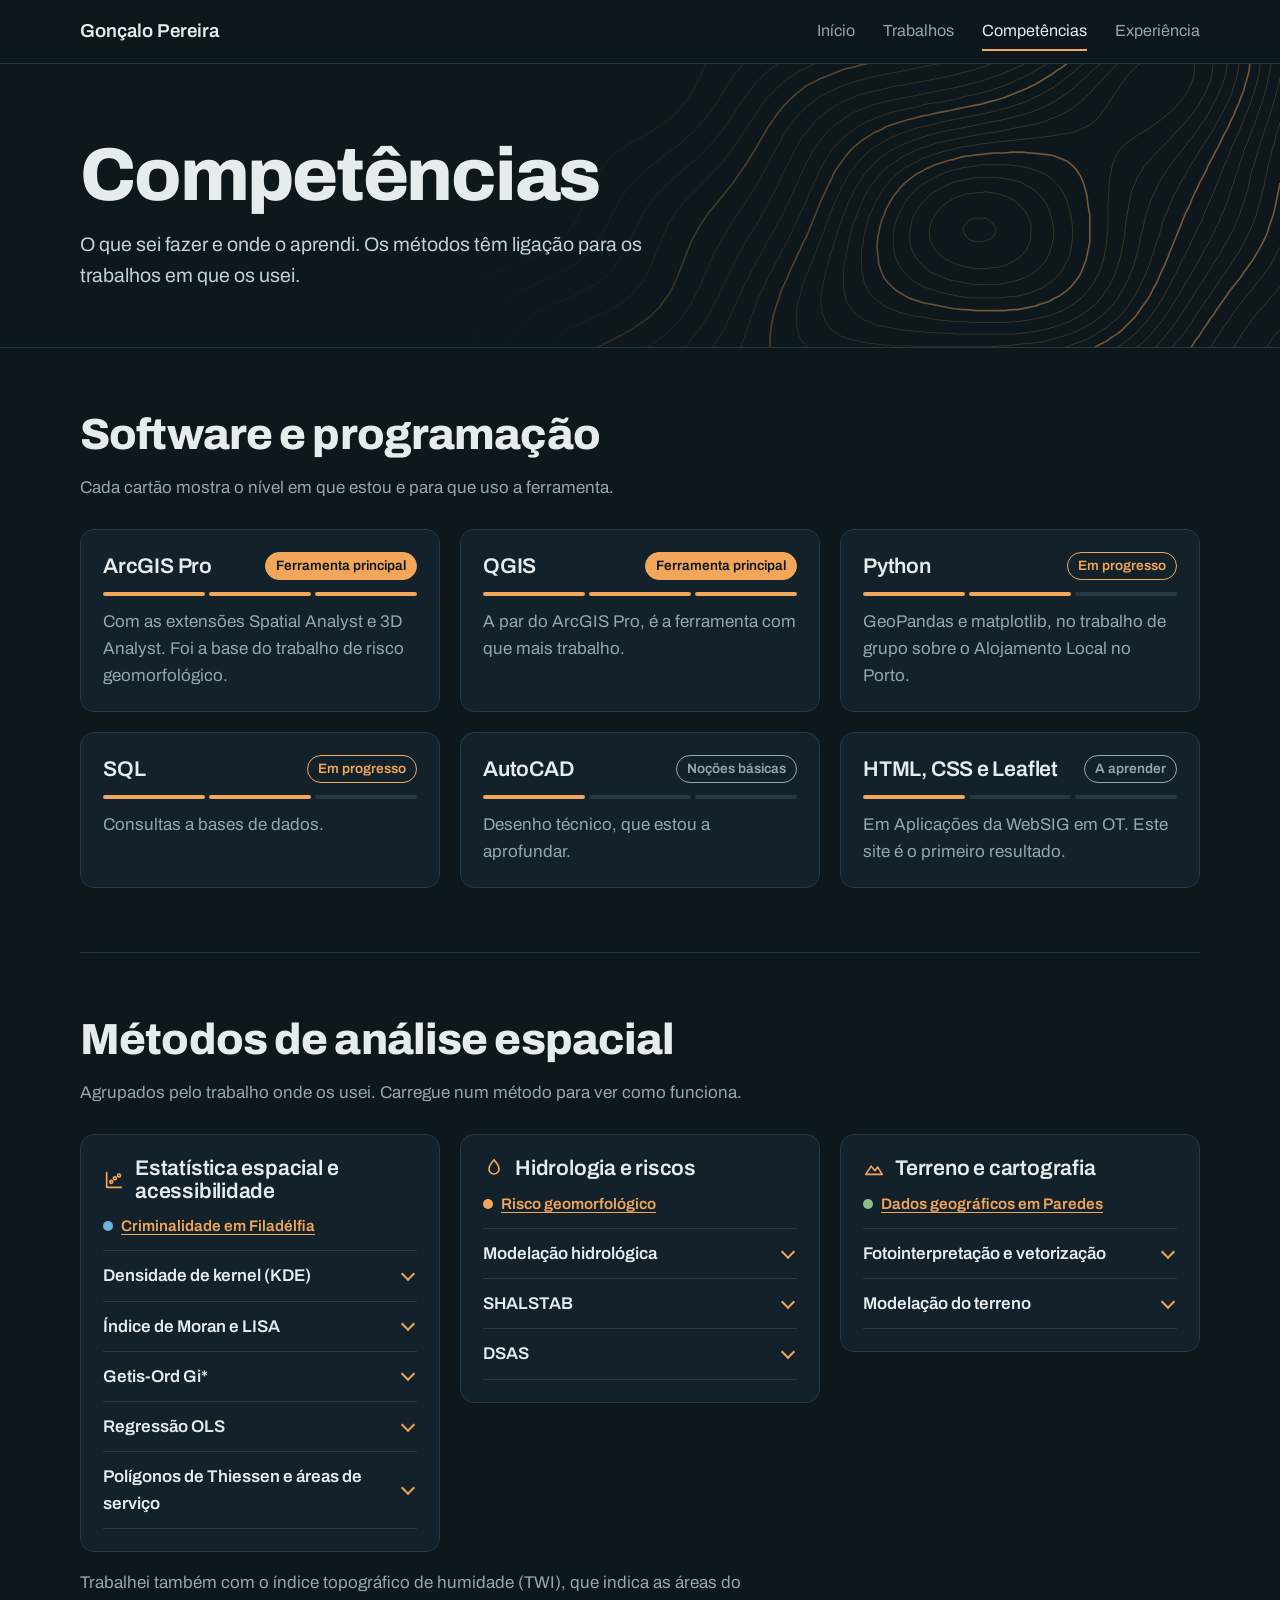
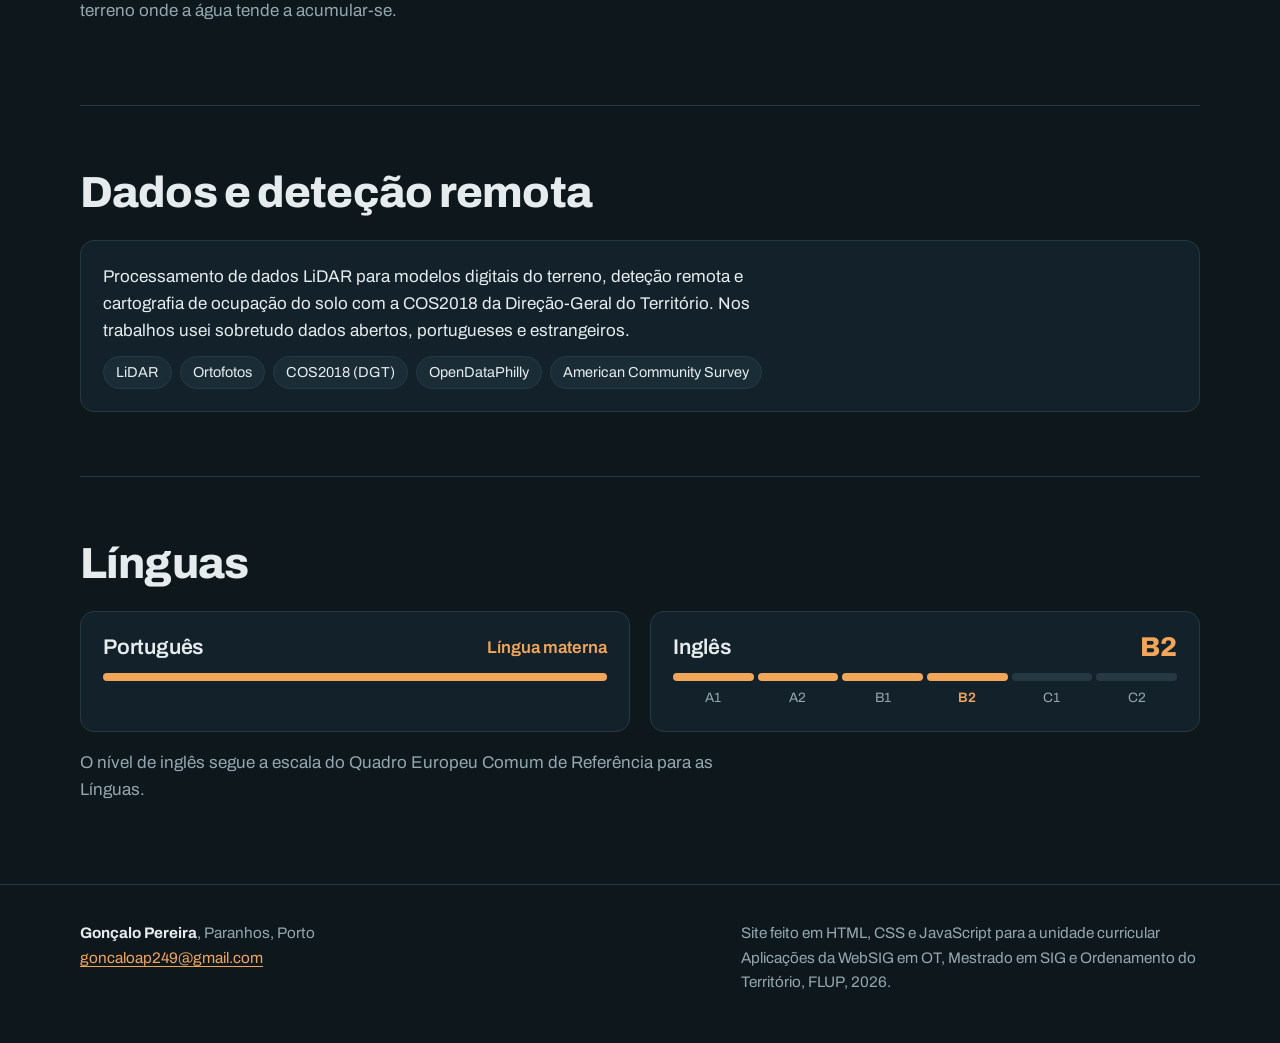
==== competencias.html @ d924a269 "Add files via upload" ====
<!DOCTYPE html>
<html lang="pt-PT">
<head>
  <meta charset="utf-8">
  <meta name="viewport" content="width=device-width, initial-scale=1">
  <title>Competências | Gonçalo Pereira</title>
  <meta name="description" content="Competências de Gonçalo Pereira em SIG: software, programação, métodos de análise espacial, dados e línguas.">
  <link rel="icon" href="imagens/favicon.svg" type="image/svg+xml">
  <link rel="preconnect" href="https://fonts.googleapis.com">
  <link rel="preconnect" href="https://fonts.gstatic.com" crossorigin>
  <link rel="stylesheet" href="https://fonts.googleapis.com/css2?family=Archivo:wght@400;600;800&amp;display=swap">
  <link rel="stylesheet" href="css/estilo.css">
</head>
<body>
  <a class="saltar" href="#conteudo">Saltar para o conteúdo</a>

  <!-- Barra do topo e menu: iguais em todas as páginas -->
  <header class="barra">
    <div class="contentor">
      <a class="marca" href="index.html">Gonçalo Pereira</a>
      <nav aria-label="Páginas do site">
        <ul class="menu">
          <li><a href="index.html">Início</a></li>
          <li><a href="trabalhos.html">Trabalhos</a></li>
          <li><a href="competencias.html" aria-current="page">Competências</a></li>
          <li><a href="experiencia.html">Experiência</a></li>
        </ul>
      </nav>
    </div>
  </header>

  <main id="conteudo">
    <header class="cabecalho-pagina">
      <div class="contentor">
        <h1>Competências</h1>
        <p class="introducao">O que sei fazer e onde o aprendi. Os métodos têm ligação para os trabalhos em que os usei.</p>
      </div>
    </header>

    <div class="contentor seccoes">
      <!-- Software: um cartão por ferramenta, com o nível -->
      <section aria-labelledby="titulo-software">
        <h2 id="titulo-software">Software e programação</h2>
        <p class="nota">Cada cartão mostra o nível em que estou e para que uso a ferramenta.</p>
        <ul class="cartoes">
          <li class="cartao">
            <div class="cartao-topo">
              <h3>ArcGIS Pro</h3>
              <span class="nivel nivel-3">Ferramenta principal</span>
            </div>
            <span class="tracos tracos-3" aria-hidden="true"><span></span><span></span><span></span></span>
            <p class="cartao-texto">Com as extensões Spatial Analyst e 3D Analyst. Foi a base do trabalho de risco geomorfológico.</p>
          </li>
          <li class="cartao">
            <div class="cartao-topo">
              <h3>QGIS</h3>
              <span class="nivel nivel-3">Ferramenta principal</span>
            </div>
            <span class="tracos tracos-3" aria-hidden="true"><span></span><span></span><span></span></span>
            <p class="cartao-texto">A par do ArcGIS Pro, é a ferramenta com que mais trabalho.</p>
          </li>
          <li class="cartao">
            <div class="cartao-topo">
              <h3>Python</h3>
              <span class="nivel nivel-2">Em progresso</span>
            </div>
            <span class="tracos tracos-2" aria-hidden="true"><span></span><span></span><span></span></span>
            <p class="cartao-texto">GeoPandas e matplotlib, no trabalho de grupo sobre o Alojamento Local no Porto.</p>
          </li>
          <li class="cartao">
            <div class="cartao-topo">
              <h3>SQL</h3>
              <span class="nivel nivel-2">Em progresso</span>
            </div>
            <span class="tracos tracos-2" aria-hidden="true"><span></span><span></span><span></span></span>
            <p class="cartao-texto">Consultas a bases de dados.</p>
          </li>
          <li class="cartao">
            <div class="cartao-topo">
              <h3>AutoCAD</h3>
              <span class="nivel">Noções básicas</span>
            </div>
            <span class="tracos tracos-1" aria-hidden="true"><span></span><span></span><span></span></span>
            <p class="cartao-texto">Desenho técnico, que estou a aprofundar.</p>
          </li>
          <li class="cartao">
            <div class="cartao-topo">
              <h3>HTML, CSS e Leaflet</h3>
              <span class="nivel">A aprender</span>
            </div>
            <span class="tracos tracos-1" aria-hidden="true"><span></span><span></span><span></span></span>
            <p class="cartao-texto">Em Aplicações da WebSIG em OT. Este site é o primeiro resultado.</p>
          </li>
        </ul>
      </section>

      <!-- Métodos: um cartão por trabalho; cada método abre (details) e explica como funciona -->
      <section aria-labelledby="titulo-metodos">
        <h2 id="titulo-metodos">Métodos de análise espacial</h2>
        <p class="nota">Agrupados pelo trabalho onde os usei. Carregue num método para ver como funciona.</p>
        <ul class="cartoes familias">
          <li class="cartao familia">
            <div class="familia-topo">
              <svg class="icone" viewBox="0 0 24 24" aria-hidden="true"><path d="M4 4v16h16"/><circle cx="9" cy="14" r="1.6"/><circle cx="13" cy="10" r="1.6"/><circle cx="17.5" cy="7" r="1.6"/></svg>
              <h3>Estatística espacial e acessibilidade</h3>
            </div>
            <a class="trabalho tema-crime" href="trabalhos.html#criminalidade">Criminalidade em Filadélfia</a>
            <div class="metodos">
              <details class="metodo">
                <summary>Densidade de kernel (KDE)</summary>
                <p>Cada ocorrência espalha o seu peso por uma vizinhança, com um raio escolhido, e a soma dá uma superfície contínua de intensidade, que não depende dos limites das unidades administrativas.</p>
              </details>
              <details class="metodo">
                <summary>Índice de Moran e LISA</summary>
                <p>O índice global mede se os valores parecidos ficam perto uns dos outros (autocorrelação espacial). A versão local, o LISA, diz onde isso acontece: clusters de valores altos ou baixos e outliers, como uma área alta rodeada de áreas baixas.</p>
              </details>
              <details class="metodo">
                <summary>Getis-Ord Gi*</summary>
                <p>Compara a soma dos valores de cada área e das suas vizinhas com a que se esperaria ao acaso. O z-score que devolve marca os hot spots e os cold spots estatisticamente significativos.</p>
              </details>
              <details class="metodo">
                <summary>Regressão OLS</summary>
                <p>Estima a relação entre o fenómeno e as variáveis que o podem explicar, escolhendo os coeficientes que tornam mínima a soma dos quadrados dos resíduos. O mapa dos resíduos mostra onde o modelo explica pior.</p>
              </details>
              <details class="metodo">
                <summary>Polígonos de Thiessen e áreas de serviço</summary>
                <p>Os polígonos de Thiessen dividem o espaço pelo equipamento mais próximo, em linha reta. As áreas de serviço medem a mesma proximidade ao longo da rede viária, em tempo ou em distância de deslocação.</p>
              </details>
            </div>
          </li>
          <li class="cartao familia">
            <div class="familia-topo">
              <svg class="icone" viewBox="0 0 24 24" aria-hidden="true"><path d="M12 3c3.5 4.2 5.5 7.3 5.5 10a5.5 5.5 0 0 1-11 0c0-2.7 2-5.8 5.5-10z"/></svg>
              <h3>Hidrologia e riscos</h3>
            </div>
            <a class="trabalho tema-riscos" href="trabalhos.html#riscos">Risco geomorfológico</a>
            <div class="metodos">
              <details class="metodo">
                <summary>Modelação hidrológica</summary>
                <p>A partir do modelo digital do terreno, calcula para onde corre a água em cada célula e quanta se acumula. Daí saem a rede de drenagem, as bacias e as áreas que podem inundar.</p>
              </details>
              <details class="metodo">
                <summary>SHALSTAB</summary>
                <p>Junta o declive de cada célula com a área que drena para ela e calcula a chuva que bastaria para saturar o solo e fazer a vertente deslizar. Quanto menos chuva for precisa, maior a suscetibilidade a deslizamentos superficiais.</p>
              </details>
              <details class="metodo">
                <summary>DSAS</summary>
                <p>Traça transectos perpendiculares a uma linha de base e mede, em cada um, quanto a linha de costa recuou ou avançou entre duas datas, e a que ritmo.</p>
              </details>
            </div>
          </li>
          <li class="cartao familia">
            <div class="familia-topo">
              <svg class="icone" viewBox="0 0 24 24" aria-hidden="true"><path d="M3 19l6-9 4 5 3-4 5 8z"/></svg>
              <h3>Terreno e cartografia</h3>
            </div>
            <a class="trabalho tema-paredes" href="trabalhos.html#paredes">Dados geográficos em Paredes</a>
            <div class="metodos">
              <details class="metodo">
                <summary>Fotointerpretação e vetorização</summary>
                <p>Reconhecer nas ortofotos as classes de ocupação do solo e a rede viária e desenhá-las em polígonos e linhas, com regras de topologia para não haver sobreposições nem buracos.</p>
              </details>
              <details class="metodo">
                <summary>Modelação do terreno</summary>
                <p>Transformar os dados LiDAR num modelo digital do terreno e derivar dele a hipsometria, os declives, as exposições, o sombreamento e um modelo tridimensional.</p>
              </details>
            </div>
          </li>
        </ul>
        <p class="nota">Trabalhei também com o índice topográfico de humidade (TWI), que indica as áreas do terreno onde a água tende a acumular-se.</p>
      </section>

      <!-- Dados -->
      <section aria-labelledby="titulo-dados">
        <h2 id="titulo-dados">Dados e deteção remota</h2>
        <div class="cartao">
          <p>Processamento de dados LiDAR para modelos digitais do terreno, deteção remota e cartografia de ocupação do solo com a COS2018 da Direção-Geral do Território. Nos trabalhos usei sobretudo dados abertos, portugueses e estrangeiros.</p>
          <ul class="etiquetas" aria-label="Dados com que trabalhei">
            <li>LiDAR</li>
            <li>Ortofotos</li>
            <li>COS2018 (DGT)</li>
            <li>OpenDataPhilly</li>
            <li>American Community Survey</li>
          </ul>
        </div>
      </section>

      <!-- Línguas: o inglês na escala do Quadro Europeu Comum de Referência -->
      <section aria-labelledby="titulo-linguas">
        <h2 id="titulo-linguas">Línguas</h2>
        <ul class="cartoes cartoes-largos">
          <li class="cartao">
            <div class="cartao-topo">
              <h3>Português</h3>
              <span class="lingua-nivel">Língua materna</span>
            </div>
            <span class="escala-completa" aria-hidden="true"></span>
          </li>
          <li class="cartao">
            <div class="cartao-topo">
              <h3>Inglês</h3>
              <span class="lingua-nivel lingua-nivel-grande">B2</span>
            </div>
            <ol class="escala" aria-label="Escala do Quadro Europeu Comum de Referência">
              <li class="atingido">A1</li>
              <li class="atingido">A2</li>
              <li class="atingido">B1</li>
              <li class="atingido" aria-current="true">B2</li>
              <li>C1</li>
              <li>C2</li>
            </ol>
          </li>
        </ul>
        <p class="nota">O nível de inglês segue a escala do Quadro Europeu Comum de Referência para as Línguas.</p>
      </section>
    </div>
  </main>

  <!-- Rodapé com os contactos: igual em todas as páginas -->
  <footer class="rodape">
    <div class="contentor">
      <address>
        <strong>Gonçalo Pereira</strong>, Paranhos, Porto<br>
        <a href="mailto:goncaloap249@gmail.com">goncaloap249@gmail.com</a>
      </address>
      <p>Site feito em HTML, CSS e JavaScript para a unidade curricular Aplicações da WebSIG em OT, Mestrado em SIG e Ordenamento do Território, FLUP, 2026.</p>
    </div>
  </footer>
</body>
</html>
---- css/estilo.css ----
/* =========================================================
   Gonçalo Pereira, currículo em sítio web
   Folha de estilos comum a todas as páginas (tema noturno)
   ========================================================= */

/* 1. Cores e medidas: fundo noturno e curvas de nível em âmbar */
:root {
  --fundo: #0d171c;
  --superficie: #13222a;
  --superficie-2: #1a2d36;
  --linha: #263942;
  --texto: #e6ecee;
  --suave: #93a7ae;
  --ambar: #f2a65a;
  --ambar-claro: #f6bd82;
  --largura: 1120px;
  --altura-barra: 64px;

  /* cores dos trabalhos (mapa e legenda) */
  --tema-paredes: #8cc084;
  --tema-riscos: #f2a65a;
  --tema-crime: #6fb3d9;
  --tema-python: #e6ecee;
}

/* 2. Base */
* {
  box-sizing: border-box;
}

html {
  font-size: 106.25%;
}

@media (prefers-reduced-motion: no-preference) {
  html {
    scroll-behavior: smooth;
  }
}

body {
  margin: 0;
  background-color: var(--fundo);
  color: var(--texto);
  font-family: "Archivo", "Helvetica Neue", Arial, sans-serif;
  line-height: 1.6;
}

h1, h2, h3 {
  line-height: 1.05;
  letter-spacing: -0.02em;
}

h2 {
  font-size: clamp(1.9rem, 3.4vw, 2.6rem);
  font-weight: 800;
  margin: 0 0 24px;
}

h3 {
  font-size: 1.25rem;
  font-weight: 600;
  letter-spacing: -0.01em;
  margin: 0 0 6px;
}

p {
  max-width: 40em;
}

a {
  color: var(--ambar);
  text-underline-offset: 3px;
}

a:hover {
  color: var(--texto);
}

:focus-visible {
  outline: 2px solid var(--ambar);
  outline-offset: 3px;
}

img {
  display: block;
  max-width: 100%;
  height: auto;
}

.contentor {
  width: min(var(--largura), 100% - 48px);
  margin-inline: auto;
}

.nota {
  color: var(--suave);
}

/* ligação para saltar o menu, visível só com o teclado */
.saltar {
  position: absolute;
  left: -999px;
  top: 8px;
  z-index: 2000;
  padding: 8px 14px;
  background-color: var(--ambar);
  color: var(--fundo);
}

.saltar:focus {
  left: 8px;
}

/* 3. Barra do topo e menu (iguais em todas as páginas) */
.barra {
  position: sticky;
  top: 0;
  z-index: 1100; /* acima dos controlos do mapa */
  height: var(--altura-barra);
  background-color: rgba(13, 23, 28, 0.94);
  border-bottom: 1px solid var(--linha);
}

.barra .contentor {
  display: flex;
  flex-wrap: wrap;
  align-items: center;
  justify-content: space-between;
  gap: 6px 28px;
  height: 100%;
}

.marca {
  font-weight: 600;
  font-size: 1.1rem;
  color: var(--texto);
  text-decoration: none;
}

.menu {
  display: flex;
  flex-wrap: wrap;
  gap: 4px 28px;
  margin: 0;
  padding: 0;
  list-style: none;
}

.menu a {
  display: inline-block;
  padding: 6px 0;
  font-size: 0.95rem;
  color: var(--suave);
  text-decoration: none;
  border-bottom: 2px solid transparent;
}

.menu a:hover {
  color: var(--texto);
}

.menu a[aria-current="page"] {
  color: var(--texto);
  border-bottom-color: var(--ambar);
}

/* 4. Página inicial: relevo interativo (js/relevo.js) */
.heroi {
  position: relative;
  overflow: hidden;
  height: clamp(560px, calc(100vh - var(--altura-barra)), 860px);
  border-bottom: 1px solid var(--linha);
  /* sem JavaScript fica o relevo estático */
  background: url("../imagens/relevo-escuro.svg") right center / auto 100% no-repeat;
}

.js .heroi {
  background-image: none;
}

.heroi canvas {
  position: absolute;
  inset: 0;
  width: 100%;
  height: 100%;
}

.heroi .contentor {
  position: relative;
  height: 100%;
  display: flex;
  flex-direction: column;
  justify-content: flex-end;
  padding-bottom: 88px;
}

.funcao {
  color: var(--ambar);
  font-weight: 600;
  font-size: 1.05rem;
  margin: 0 0 14px;
}

.heroi h1 {
  font-size: clamp(3.4rem, 9vw, 7.4rem);
  font-weight: 800;
  line-height: 0.92;
  letter-spacing: -0.035em;
  margin: 0 0 24px;
}

.introducao {
  font-size: 1.15rem;
  color: #c3d0d4;
  max-width: 30em;
  margin: 0 0 28px;
}

.botoes {
  display: flex;
  flex-wrap: wrap;
  gap: 12px;
}

.botao {
  display: inline-block;
  padding: 12px 22px;
  font-family: inherit;
  font-size: 0.95rem;
  font-weight: 600;
  color: var(--ambar);
  text-decoration: none;
  background-color: transparent;
  border: 1px solid var(--ambar);
  border-radius: 999px;
  cursor: pointer;
}

.botao:hover {
  color: var(--ambar);
  background-color: rgba(242, 166, 90, 0.12);
}

.botao.cheio {
  color: var(--fundo);
  background-color: var(--ambar);
}

.botao.cheio:hover {
  background-color: var(--ambar-claro);
}

/* 5. Cabeçalho das outras páginas, com o relevo estático */
.cabecalho-pagina {
  padding: 72px 0 56px;
  border-bottom: 1px solid var(--linha);
  background-image:
    linear-gradient(90deg, var(--fundo) 32%, rgba(13, 23, 28, 0) 78%),
    url("../imagens/relevo-escuro.svg");
  background-repeat: no-repeat;
  background-position: right center;
  background-size: auto, auto 160%;
}

.cabecalho-pagina h1 {
  font-size: clamp(2.6rem, 6vw, 4.4rem);
  font-weight: 800;
  letter-spacing: -0.03em;
  margin: 0 0 14px;
}

.cabecalho-pagina .introducao {
  margin: 0;
}

/* 6. Secções, separadas por uma linha fina */
.seccoes > section,
.seccoes > article {
  padding: 64px 0;
}

.seccoes > * + * {
  border-top: 1px solid var(--linha);
}

/* perfil: fotografia e texto */
.perfil {
  display: grid;
  grid-template-columns: 180px minmax(0, 1fr);
  gap: 40px;
  align-items: start;
}

.retrato {
  width: 180px;
  border-radius: 12px;
  border: 1px solid var(--linha);
}

.perfil p:first-of-type {
  margin-top: 0;
}

/* a frase logo a seguir ao título de uma secção */
.seccoes h2 + .nota {
  margin: -8px 0 28px;
}

/* ficha de cada trabalho: lista de definição em duas colunas */
.ficha {
  display: grid;
  grid-template-columns: 9.5em 1fr;
  gap: 4px 16px;
  margin: 0 0 20px;
  font-size: 0.95rem;
}

.ficha dt {
  color: var(--suave);
}

.ficha dd {
  margin: 0;
}

/* 7. Cartões (Competências, Experiência e página inicial) */
.cartoes {
  display: grid;
  grid-template-columns: repeat(auto-fill, minmax(min(100%, 300px), 1fr));
  gap: 20px;
  margin: 0;
  padding: 0;
  list-style: none;
}

.cartoes-largos {
  grid-template-columns: repeat(auto-fill, minmax(min(100%, 420px), 1fr));
}

.cartao {
  display: flex;
  flex-direction: column;
  gap: 12px;
  margin: 0;
  padding: 22px;
  background-color: var(--superficie);
  border: 1px solid var(--linha);
  border-radius: 14px;
}

.cartao h3,
.cartao p {
  margin: 0;
}

/* nome à esquerda e etiqueta à direita */
.cartao-topo {
  display: flex;
  align-items: center;
  justify-content: space-between;
  gap: 12px;
}

.cartao-texto {
  color: var(--suave);
}

/* nível de cada ferramenta: etiqueta e barra de três traços */
.nivel {
  flex: none;
  padding: 2px 10px;
  border: 1px solid var(--suave);
  border-radius: 999px;
  font-size: 0.8rem;
  font-weight: 600;
  color: var(--suave);
  white-space: nowrap;
}

.nivel-2 {
  border-color: var(--ambar);
  color: var(--ambar);
}

.nivel-3 {
  border-color: var(--ambar);
  background-color: var(--ambar);
  color: var(--fundo);
}

.tracos {
  display: flex;
  gap: 4px;
}

.tracos span {
  flex: 1;
  height: 4px;
  border-radius: 2px;
  background-color: var(--linha);
}

/* :nth-child(-n + 2) escolhe os dois primeiros traços */
.tracos-1 span:nth-child(-n + 1),
.tracos-2 span:nth-child(-n + 2),
.tracos-3 span {
  background-color: var(--ambar);
}

/* etiquetas pequenas: dados e o que aprendi */
.etiquetas {
  display: flex;
  flex-wrap: wrap;
  gap: 8px;
  margin: 0;
  padding: 0;
  list-style: none;
}

.etiquetas li {
  padding: 4px 12px;
  border: 1px solid var(--linha);
  border-radius: 999px;
  background-color: var(--superficie-2);
  font-size: 0.85rem;
}

/* métodos: um cartão por trabalho; cada cartão só tem a altura do seu conteúdo,
   para os outros não crescerem quando se abre um método */
.familias {
  align-items: start;
}

.familia-topo {
  display: flex;
  align-items: center;
  gap: 10px;
  color: var(--ambar);
}

.familia-topo h3 {
  color: var(--texto);
}

/* ligação ao trabalho, com a bolinha da cor do trabalho (as classes tema-*) */
.trabalho {
  align-self: flex-start;
  font-size: 0.9rem;
  font-weight: 600;
}

.trabalho::before {
  content: "";
  display: inline-block;
  width: 10px;
  height: 10px;
  margin-right: 8px;
  border-radius: 50%;
  background-color: var(--cor);
}

/* cada método é um <details>: o <summary> é a linha que abre e fecha */
.metodos {
  border-bottom: 1px solid var(--linha);
}

.metodo {
  border-top: 1px solid var(--linha);
}

.metodo summary {
  display: flex;
  align-items: center;
  justify-content: space-between;
  gap: 12px;
  padding: 11px 0;
  font-weight: 600;
  cursor: pointer;
  list-style: none;
}

/* esconde o triângulo que o Safari põe no summary */
.metodo summary::-webkit-details-marker {
  display: none;
}

.metodo summary:hover {
  color: var(--ambar);
}

/* a seta: um quadrado só com duas bordas, rodado; aponta para baixo e, aberto, para cima */
.metodo summary::after {
  content: "";
  flex: none;
  width: 8px;
  height: 8px;
  margin-right: 4px;
  border-right: 2px solid var(--ambar);
  border-bottom: 2px solid var(--ambar);
  transform: translateY(-2px) rotate(45deg);
}

.metodo[open] summary::after {
  transform: translateY(2px) rotate(-135deg);
}

.metodo p {
  margin: 0 0 14px;
  color: var(--suave);
}

/* línguas: a escala do Quadro Europeu Comum de Referência */
.lingua-nivel {
  font-weight: 600;
  color: var(--ambar);
}

.lingua-nivel-grande {
  font-size: 1.6rem;
  font-weight: 800;
  line-height: 1;
}

.escala-completa {
  display: block;
  height: 8px;
  border-radius: 4px;
  background-color: var(--ambar);
}

.escala {
  display: grid;
  grid-template-columns: repeat(6, minmax(0, 1fr));
  gap: 4px;
  margin: 0;
  padding: 0;
  list-style: none;
  font-size: 0.8rem;
  text-align: center;
  color: var(--suave);
}

.escala li::before {
  content: "";
  display: block;
  height: 8px;
  margin-bottom: 6px;
  border-radius: 4px;
  background-color: var(--linha);
}

.escala .atingido::before {
  background-color: var(--ambar);
}

.escala [aria-current] {
  font-weight: 600;
  color: var(--ambar);
}

/* página inicial: o resumo em cartões
   com flex-wrap, cada cartão tem pelo menos 300px e cresce até encher a linha,
   por isso os dois cartões da segunda linha ficam mais largos e não sobra um buraco */
.resumo {
  display: flex;
  flex-wrap: wrap;
  gap: 20px;
  margin: 0;
}

.resumo .cartao {
  flex: 1 1 300px;
}

.resumo dt {
  display: flex;
  align-items: center;
  gap: 10px;
  font-weight: 600;
  color: var(--ambar);
}

.resumo dd {
  margin: 0;
}

.icone {
  flex: none;
  width: 22px;
  height: 22px;
  fill: none;
  stroke: currentColor;
  stroke-width: 1.8;
  stroke-linecap: round;
  stroke-linejoin: round;
}

/* página inicial: as outras páginas, só com o nome e uma seta */
.cartao-ligacao {
  flex-direction: row;
  align-items: center;
  justify-content: space-between;
  padding: 28px 26px;
  color: var(--texto);
  text-decoration: none;
}

.cartao-ligacao h3 {
  font-size: 1.6rem;
  font-weight: 800;
}

.cartao-ligacao .icone {
  color: var(--ambar);
}

.cartao-ligacao:hover {
  color: var(--texto);
  border-color: var(--ambar);
}

/* no hover, a seta anda 4px para a direita (se não se pediu para reduzir as animações) */
@media (prefers-reduced-motion: no-preference) {
  .cartao-ligacao {
    transition: border-color 0.2s;
  }

  .cartao-ligacao .icone {
    transition: transform 0.2s;
  }

  .cartao-ligacao:hover .icone {
    transform: translateX(4px);
  }
}

/* 8. Trabalhos em story map (js/mapa.js) */
/* o texto alinha com o resto da página (1120px) e o mapa estende-se até à direita */
.historia {
  display: grid;
  grid-template-columns: minmax(0, 1fr) minmax(0, 1.1fr);
  gap: 0 56px;
  padding-left: max(24px, calc((100% - 1120px) / 2));
  padding-right: 24px;
}

.passo {
  padding: 64px 0;
  border-top: 1px solid var(--linha);
  scroll-margin-top: var(--altura-barra);
}

.passo:first-child {
  border-top: 0;
}

/* o passo que o mapa está a mostrar fica destacado
   (0.8 e não menos: o texto cinzento dos outros passos tem de continuar legível, contraste 4.5:1) */
.com-mapa .passo {
  opacity: 0.8;
}

.com-mapa .passo.ativo {
  opacity: 1;
}

@media (prefers-reduced-motion: no-preference) {
  .com-mapa .passo {
    transition: opacity 0.35s;
  }
}

.historia-mapa {
  position: sticky;
  top: var(--altura-barra);
  align-self: start;
  height: calc(100vh - var(--altura-barra));
  padding: 24px 0;
}

#mapa {
  height: 100%;
  border: 1px solid var(--linha);
  border-radius: 14px;
  overflow: hidden;
}

/* legenda dos trabalhos (no mapa e na lista do primeiro passo) */
.legenda {
  margin: 20px 0 0;
  padding: 0;
  list-style: none;
}

.legenda li {
  padding: 8px 0;
  border-top: 1px solid var(--linha);
}

.legenda a {
  color: var(--texto);
  text-decoration: none;
}

.legenda a:hover {
  color: var(--ambar);
  text-decoration: underline;
}

.legenda li::before {
  content: "";
  display: inline-block;
  width: 12px;
  height: 12px;
  margin-right: 12px;
  vertical-align: 0;
  border-radius: 50%;
  background-color: var(--cor);
}

.tema-paredes { --cor: var(--tema-paredes); }
.tema-riscos { --cor: var(--tema-riscos); }
.tema-crime { --cor: var(--tema-crime); }
.tema-python { --cor: var(--tema-python); }

/* galerias de mapas: duas colunas, os mapas ao baixo ocupam as duas */
.galeria {
  display: grid;
  grid-template-columns: repeat(2, 1fr);
  gap: 24px 20px;
  margin-top: 28px;
}

.galeria .panoramica {
  grid-column: span 2;
}

figure {
  margin: 0;
}

.moldura {
  display: block;
  padding: 6px;
  background-color: #ffffff;
  border-radius: 10px;
}

.moldura:hover {
  outline: 2px solid var(--ambar);
  outline-offset: 3px;
}

.moldura img {
  width: 100%;
  aspect-ratio: 4 / 5;
  object-fit: contain;
  border-radius: 6px;
}

.panoramica .moldura img {
  aspect-ratio: 5 / 3;
}

figcaption {
  margin-top: 10px;
  font-size: 0.9rem;
  line-height: 1.45;
  color: var(--suave);
}

/* etapas do programa em Python (uma sequência real, por isso numerada) */
.etapas {
  display: grid;
  grid-template-columns: repeat(2, 1fr);
  gap: 20px;
  margin: 28px 0 0;
  padding: 0;
  list-style: none;
  counter-reset: etapa;
}

.etapas li {
  counter-increment: etapa;
  padding: 16px 18px;
  background-color: var(--superficie);
  border: 1px solid var(--linha);
  border-radius: 12px;
}

.etapas li::before {
  content: counter(etapa);
  display: block;
  font-size: 1.8rem;
  font-weight: 800;
  line-height: 1;
  color: var(--ambar);
  margin-bottom: 8px;
}

.etapas strong {
  display: block;
}

.etapas span {
  display: block;
  font-size: 0.9rem;
  color: var(--suave);
}

/* 9. Mapa Leaflet no tema noturno */
.leaflet-container {
  background-color: #0a1317;
  font-family: inherit;
}

.leaflet-container a {
  color: var(--ambar);
}

.leaflet-popup-content-wrapper,
.leaflet-popup-tip {
  background-color: var(--superficie-2);
  color: var(--texto);
}

.leaflet-popup-content {
  font-size: 0.9rem;
  line-height: 1.5;
}

.leaflet-container .leaflet-control-attribution {
  background-color: rgba(13, 23, 28, 0.8);
  color: var(--suave);
}

.leaflet-control-scale-line {
  background-color: rgba(13, 23, 28, 0.8);
  color: var(--texto);
  border-color: var(--suave);
}

.leaflet-bar a,
.leaflet-bar a:hover {
  background-color: var(--superficie-2);
  color: var(--texto);
  border-bottom-color: var(--linha);
}

/* 10. Visualizador de mapas em ecrã inteiro (js/visualizador.js) */
.visualizador {
  width: min(1100px, 94vw);
  height: min(92vh, 980px);
  max-width: none;
  max-height: none;
  padding: 0;
  color: var(--texto);
  background-color: var(--superficie);
  border: 1px solid var(--linha);
  border-radius: 14px;
  overflow: hidden;
}

.visualizador[open] {
  display: grid;
  grid-template-rows: minmax(0, 1fr) auto;
}

.visualizador:focus {
  outline: none;
}

.visualizador::backdrop {
  background-color: rgba(4, 9, 11, 0.88);
}

.visualizador-imagem {
  display: flex;
  align-items: center;
  justify-content: center;
  min-height: 0;
  padding: 20px 72px;
}

.visualizador-imagem img {
  max-width: 100%;
  max-height: 100%;
  object-fit: contain;
  border-radius: 6px;
}

.visualizador-rodape {
  display: flex;
  flex-wrap: wrap;
  justify-content: space-between;
  gap: 8px 24px;
  padding: 14px 24px;
  border-top: 1px solid var(--linha);
}

.visualizador-rodape p {
  margin: 0;
  max-width: none;
}

.visualizador-legenda strong {
  display: block;
}

.visualizador-legenda span,
.visualizador-contador {
  color: var(--suave);
  font-variant-numeric: tabular-nums;
}

.visualizador-botao {
  position: absolute;
  display: grid;
  place-items: center;
  width: 46px;
  height: 46px;
  padding: 0;
  color: var(--texto);
  background-color: rgba(13, 23, 28, 0.85);
  border: 1px solid var(--linha);
  border-radius: 50%;
  cursor: pointer;
}

.visualizador-botao:hover {
  color: var(--fundo);
  background-color: var(--ambar);
}

.visualizador-anterior {
  left: 14px;
  top: 45%;
}

.visualizador-seguinte {
  right: 14px;
  top: 45%;
}

.visualizador-fechar {
  right: 14px;
  top: 14px;
}

/* 11. Experiência: cartões ao lado do mapa do percurso (js/percurso.js) */
.percurso {
  display: flex;
  flex-wrap: wrap;
  align-items: flex-start;
  gap: 40px 56px;
  padding: 64px 0 72px;
}

.percurso-texto {
  flex: 999 1 520px;
  min-width: 0;
}

.percurso-texto section + section {
  margin-top: 56px;
}

.experiencia + .experiencia {
  margin-top: 16px;
}

/* ao saltar para um cartão (ponto do mapa), o cartão para abaixo da barra */
.experiencia {
  scroll-margin-top: calc(var(--altura-barra) + 16px);
}

.experiencia.ativa {
  border-color: var(--ambar);
}

@media (prefers-reduced-motion: no-preference) {
  .experiencia {
    transition: border-color 0.2s;
  }
}

.periodo {
  align-self: flex-start;
  padding: 3px 12px;
  border: 1px solid var(--ambar);
  border-radius: 999px;
  font-size: 0.85rem;
  font-weight: 600;
  color: var(--ambar);
}

.local {
  color: var(--suave);
}

.aprendi {
  margin-top: 4px;
  padding-top: 14px;
  border-top: 1px solid var(--linha);
}

.aprendi p {
  margin-bottom: 8px;
  font-size: 0.85rem;
  color: var(--suave);
}

/* o mapa fica preso ao lado dos cartões, como no story map dos trabalhos */
.percurso-mapa {
  flex: 1 1 300px;
  position: sticky;
  top: calc(var(--altura-barra) + 24px);
  margin: 0;
  padding: 24px;
  background-color: #0a1317;
  border: 1px solid var(--linha);
  border-radius: 14px;
}

.percurso-mapa figcaption {
  margin-top: 18px;
  text-align: center;
}

/* o contorno de Portugal (imagens/portugal.svg) com os pontos por cima */
.mapa-pt {
  position: relative;
  max-width: 280px;
  margin: 0 auto;
  aspect-ratio: 300 / 610.5;
}

.mapa-pt img {
  position: absolute;
  inset: 0;
  width: 100%;
  height: 100%;
}

/* a área de clique tem 28px; o border-radius torna-a redonda, para Peniche e
   São Martinho do Porto, muito perto um do outro, não roubarem os cliques um ao outro */
.ponto {
  position: absolute;
  display: flex;
  align-items: center;
  justify-content: center;
  width: 28px;
  height: 28px;
  border-radius: 50%;
  transform: translate(-50%, -50%);
  text-decoration: none;
}

.ponto::before {
  content: "";
  width: 12px;
  height: 12px;
  box-sizing: border-box;
  border: 2px solid var(--fundo);
  border-radius: 50%;
  background-color: var(--texto);
}

.ponto.ativo::before {
  width: 20px;
  height: 20px;
  border-width: 3px;
  background-color: var(--ambar);
  box-shadow: 0 0 0 4px rgba(242, 166, 90, 0.35);
}

/* o nome do lugar só aparece no ponto aceso (os leitores de ecrã leem-no sempre) */
.ponto-nome {
  position: absolute;
  left: 30px;
  top: 50%;
  transform: translateY(-50%);
  padding: 2px 8px;
  border: 1px solid var(--ambar);
  border-radius: 6px;
  background-color: var(--fundo);
  color: var(--texto);
  font-size: 0.8rem;
  font-weight: 600;
  white-space: nowrap;
  opacity: 0;
  pointer-events: none;
}

.ponto.ativo .ponto-nome,
.ponto:hover .ponto-nome,
.ponto:focus-visible .ponto-nome {
  opacity: 1;
}

/* posição de cada lugar, em percentagem da largura e da altura do mapa */
.lugar-leca { left: 26.78%; top: 18.14%; }
.lugar-peniche { left: 3.57%; top: 54.16%; }
.lugar-smartinho { left: 10.99%; top: 51.16%; }
.lugar-resende { left: 46.59%; top: 20.31%; }
.lugar-lisboa { left: 10.91%; top: 66.42%; }

/* em Leça do Balio o nome vai por cima do ponto: à direita, tapava o ponto de Resende */
.lugar-leca .ponto-nome {
  left: 50%;
  top: auto;
  bottom: 30px;
  transform: translateX(-50%);
}

/* cidade de referência (Lisboa): o nome à esquerda do ponto, sobre o mar */
.cidade {
  position: absolute;
  transform: translate(-100%, -50%);
  padding-right: 10px;
  font-size: 0.75rem;
  line-height: 1;
  color: var(--suave);
}

.cidade::after {
  content: "";
  position: absolute;
  right: -3px;
  top: 50%;
  width: 6px;
  height: 6px;
  margin-top: -3px;
  border-radius: 50%;
  background-color: var(--suave);
}

/* 12. Rodapé com os contactos (igual em todas as páginas) */
.rodape {
  padding: 36px 0 48px;
  font-size: 0.9rem;
  color: var(--suave);
  border-top: 1px solid var(--linha);
}

.rodape .contentor {
  display: flex;
  flex-wrap: wrap;
  justify-content: space-between;
  gap: 16px 48px;
}

.rodape address {
  font-style: normal;
}

.rodape strong {
  color: var(--texto);
}

.rodape p {
  margin: 0;
  max-width: 30em;
}

/* 13. Ecrãs médios (tablet): o mapa dos trabalhos passa para cima */
@media (max-width: 900px) {
  .historia {
    grid-template-columns: minmax(0, 1fr);
  }

  .historia-mapa {
    order: -1;
    z-index: 5;
    height: 46vh;
    padding: 12px 0;
    background-color: var(--fundo);
  }

  /* ao saltar para um trabalho, o título fica abaixo do mapa fixo */
  .passo {
    scroll-margin-top: calc(var(--altura-barra) + 46vh + 16px);
  }

  /* na Experiência, o mapa passa para cima dos cartões e deixa de ficar preso */
  .percurso-mapa {
    order: -1;
    position: static;
    flex-basis: 100%;
  }

  .mapa-pt {
    max-width: 200px;
  }
}

/* 14. Ecrãs pequenos (telemóvel) */
@media (max-width: 760px) {
  .contentor {
    width: min(var(--largura), 100% - 32px);
  }

  .historia {
    padding-left: 16px;
    padding-right: 16px;
  }

  /* o menu ocupa duas linhas, por isso a barra deixa de ficar fixa */
  .barra {
    position: static;
    height: auto;
    padding: 12px 0;
  }

  .historia-mapa {
    top: 0;
  }

  .passo {
    scroll-margin-top: 48vh;
  }

  .menu {
    gap: 2px 18px;
  }

  .heroi {
    height: auto;
    min-height: 560px;
  }

  .heroi .contentor {
    padding: 140px 0 56px;
  }

  .cabecalho-pagina {
    padding: 48px 0 40px;
    background-image:
      linear-gradient(90deg, rgba(13, 23, 28, 0.9) 0%, rgba(13, 23, 28, 0.5) 100%),
      url("../imagens/relevo-escuro.svg");
  }

  .seccoes > section,
  .seccoes > article,
  .passo {
    padding: 44px 0;
  }

  .perfil {
    grid-template-columns: 1fr;
    gap: 20px;
  }

  .retrato {
    width: 132px;
  }

  .ficha {
    grid-template-columns: 1fr;
  }

  .ficha dd {
    margin-bottom: 6px;
  }

  .percurso {
    padding: 44px 0 56px;
  }

  .cartao {
    padding: 18px;
  }

  .visualizador-imagem {
    padding: 64px 12px 12px;
  }

  .visualizador-anterior,
  .visualizador-seguinte {
    top: auto;
    bottom: 76px;
  }
}
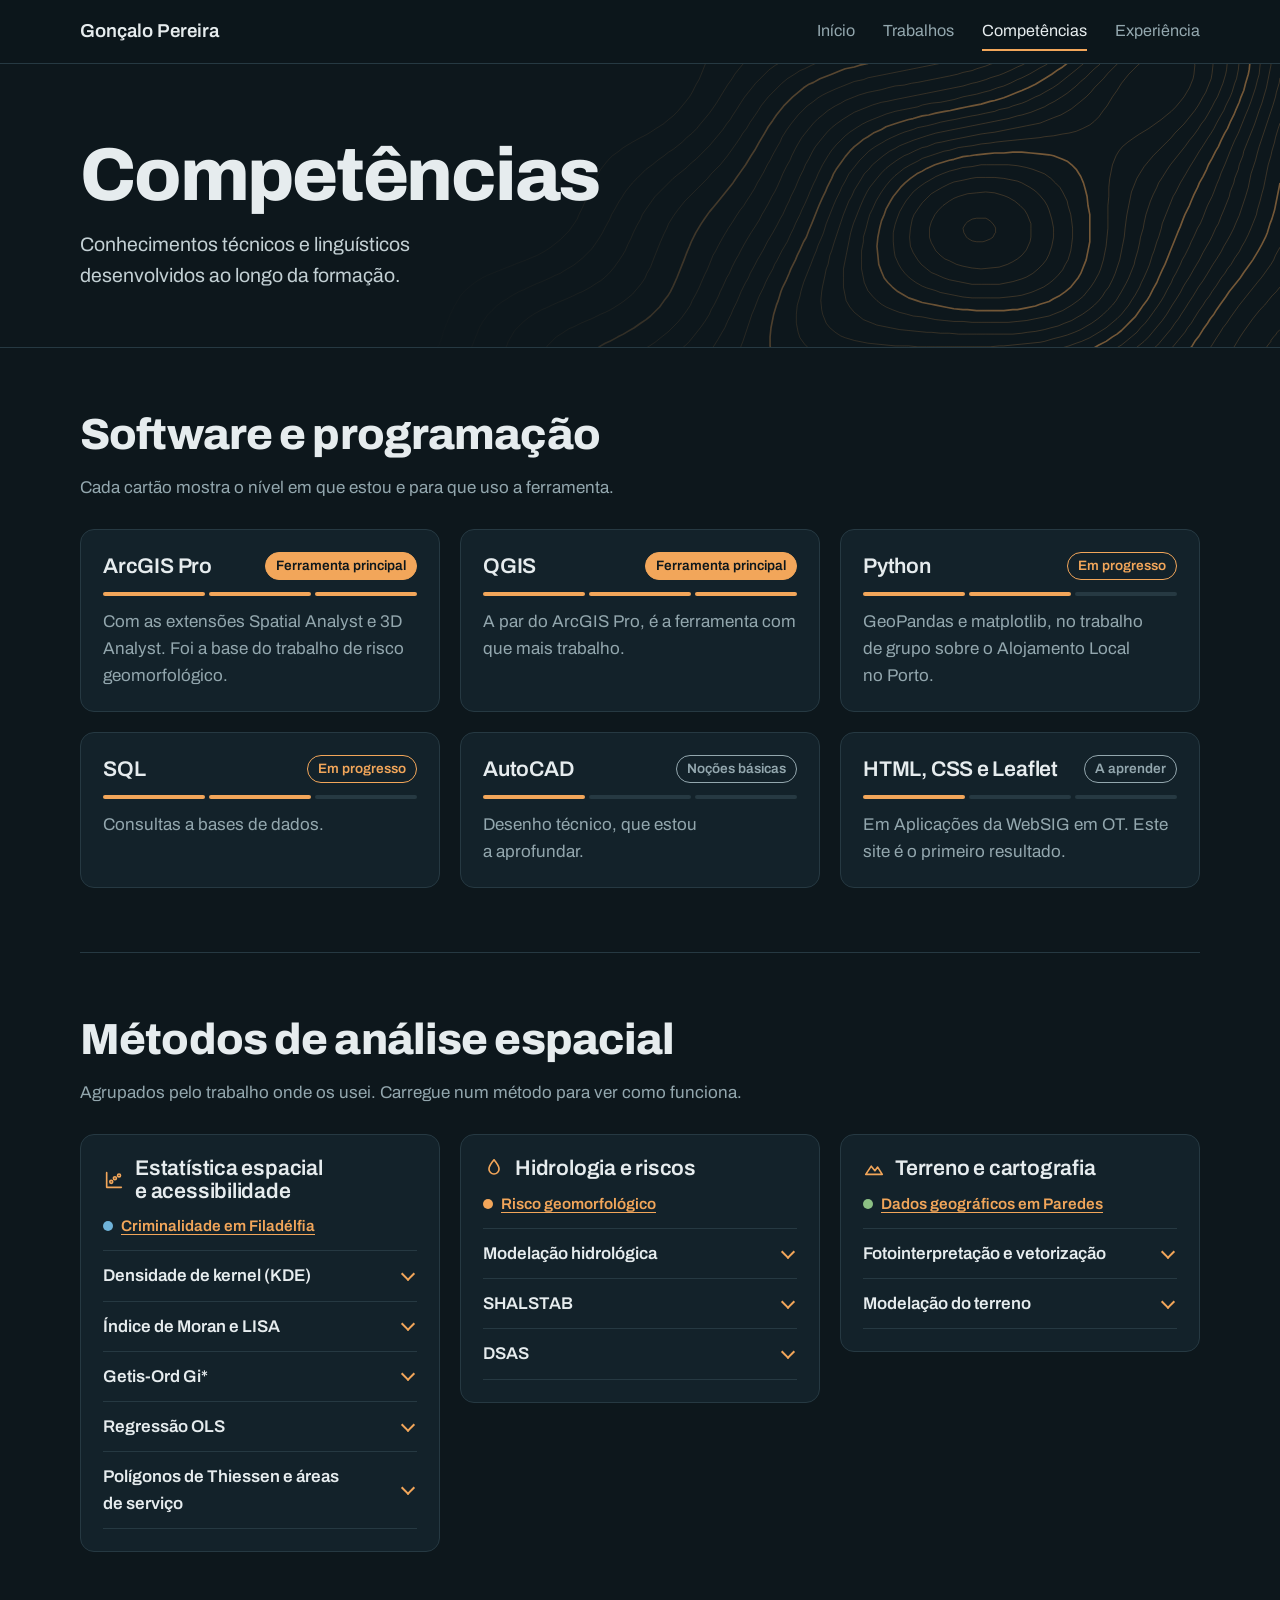
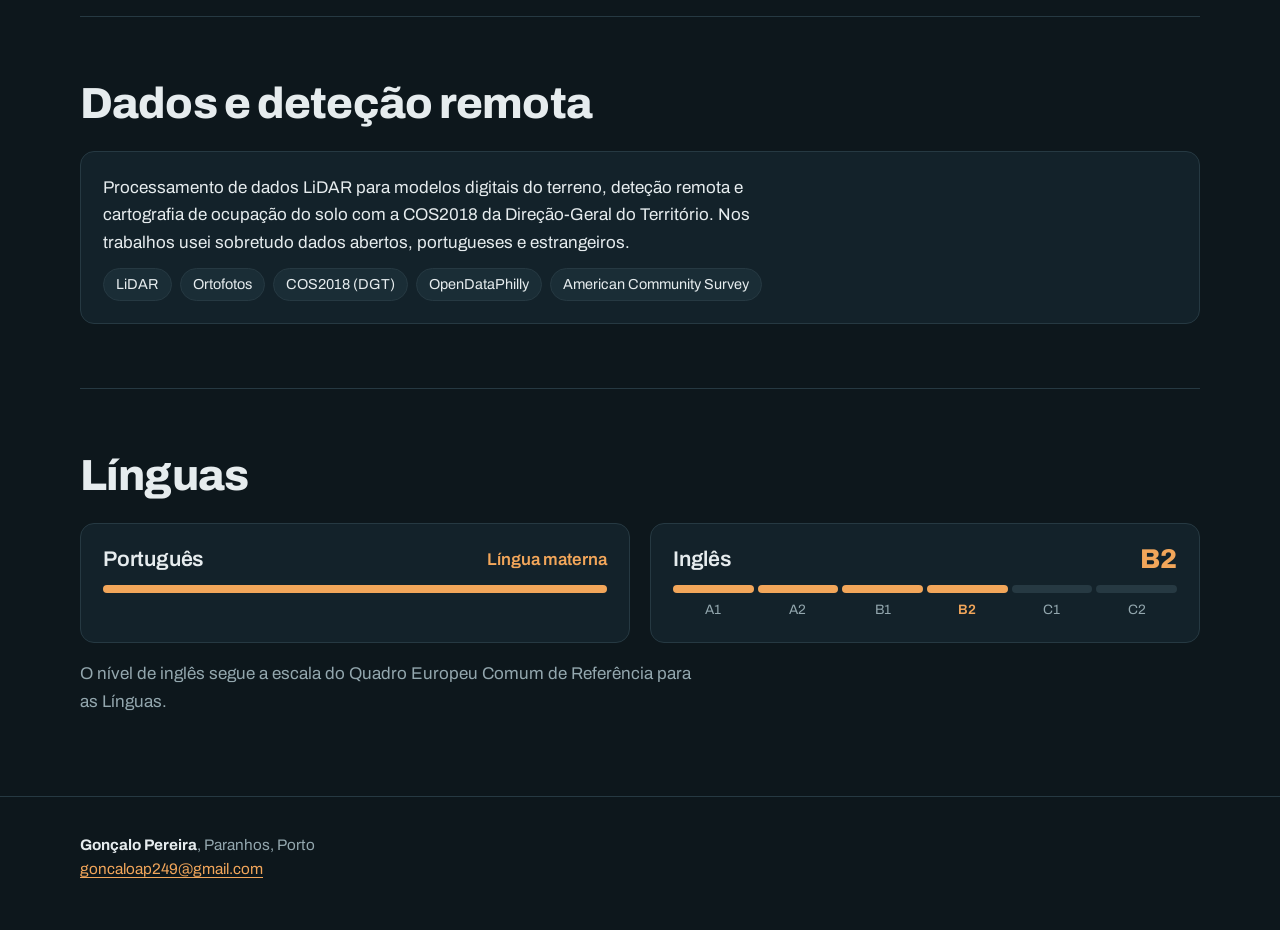
==== commit 58b13a7d: "Add files via upload" ====
--- a/competencias.html
+++ b/competencias.html
@@ -33,7 +33,7 @@
     <header class="cabecalho-pagina">
       <div class="contentor">
         <h1>Competências</h1>
-        <p class="introducao">O que sei fazer e onde o aprendi. Os métodos têm ligação para os trabalhos em que os usei.</p>
+        <p class="introducao">Conhecimentos técnicos e linguísticos desenvolvidos ao longo da formação.</p>
       </div>
     </header>
 
@@ -167,7 +167,6 @@
             </div>
           </li>
         </ul>
-        <p class="nota">Trabalhei também com o índice topográfico de humidade (TWI), que indica as áreas do terreno onde a água tende a acumular-se.</p>
       </section>
 
       <!-- Dados -->
@@ -223,7 +222,6 @@
         <strong>Gonçalo Pereira</strong>, Paranhos, Porto<br>
         <a href="mailto:goncaloap249@gmail.com">goncaloap249@gmail.com</a>
       </address>
-      <p>Site feito em HTML, CSS e JavaScript para a unidade curricular Aplicações da WebSIG em OT, Mestrado em SIG e Ordenamento do Território, FLUP, 2026.</p>
     </div>
   </footer>
 </body>
--- a/css/estilo.css
+++ b/css/estilo.css
@@ -44,11 +44,13 @@
   color: var(--texto);
   font-family: "Archivo", "Helvetica Neue", Arial, sans-serif;
   line-height: 1.6;
+  text-wrap: pretty; /* nenhum texto acaba com uma palavra sozinha na última linha */
 }
 
 h1, h2, h3 {
   line-height: 1.05;
   letter-spacing: -0.02em;
+  text-wrap: balance; /* as linhas dos títulos ficam com comprimentos parecidos */
 }
 
 h2 {
@@ -214,13 +216,16 @@
   font-size: 1.15rem;
   color: #c3d0d4;
   max-width: 30em;
-  margin: 0 0 28px;
-}
-
+  margin: 0;
+  text-wrap: balance;
+}
+
+/* os dois botões do herói: descarregar o CV e enviar um email */
 .botoes {
   display: flex;
   flex-wrap: wrap;
   gap: 12px;
+  margin-top: 28px;
 }
 
 .botao {
@@ -270,10 +275,6 @@
   margin: 0 0 14px;
 }
 
-.cabecalho-pagina .introducao {
-  margin: 0;
-}
-
 /* 6. Secções, separadas por uma linha fina */
 .seccoes > section,
 .seccoes > article {
@@ -1144,24 +1145,12 @@
   border-top: 1px solid var(--linha);
 }
 
-.rodape .contentor {
-  display: flex;
-  flex-wrap: wrap;
-  justify-content: space-between;
-  gap: 16px 48px;
-}
-
 .rodape address {
   font-style: normal;
 }
 
 .rodape strong {
   color: var(--texto);
-}
-
-.rodape p {
-  margin: 0;
-  max-width: 30em;
 }
 
 /* 13. Ecrãs médios (tablet): o mapa dos trabalhos passa para cima */
